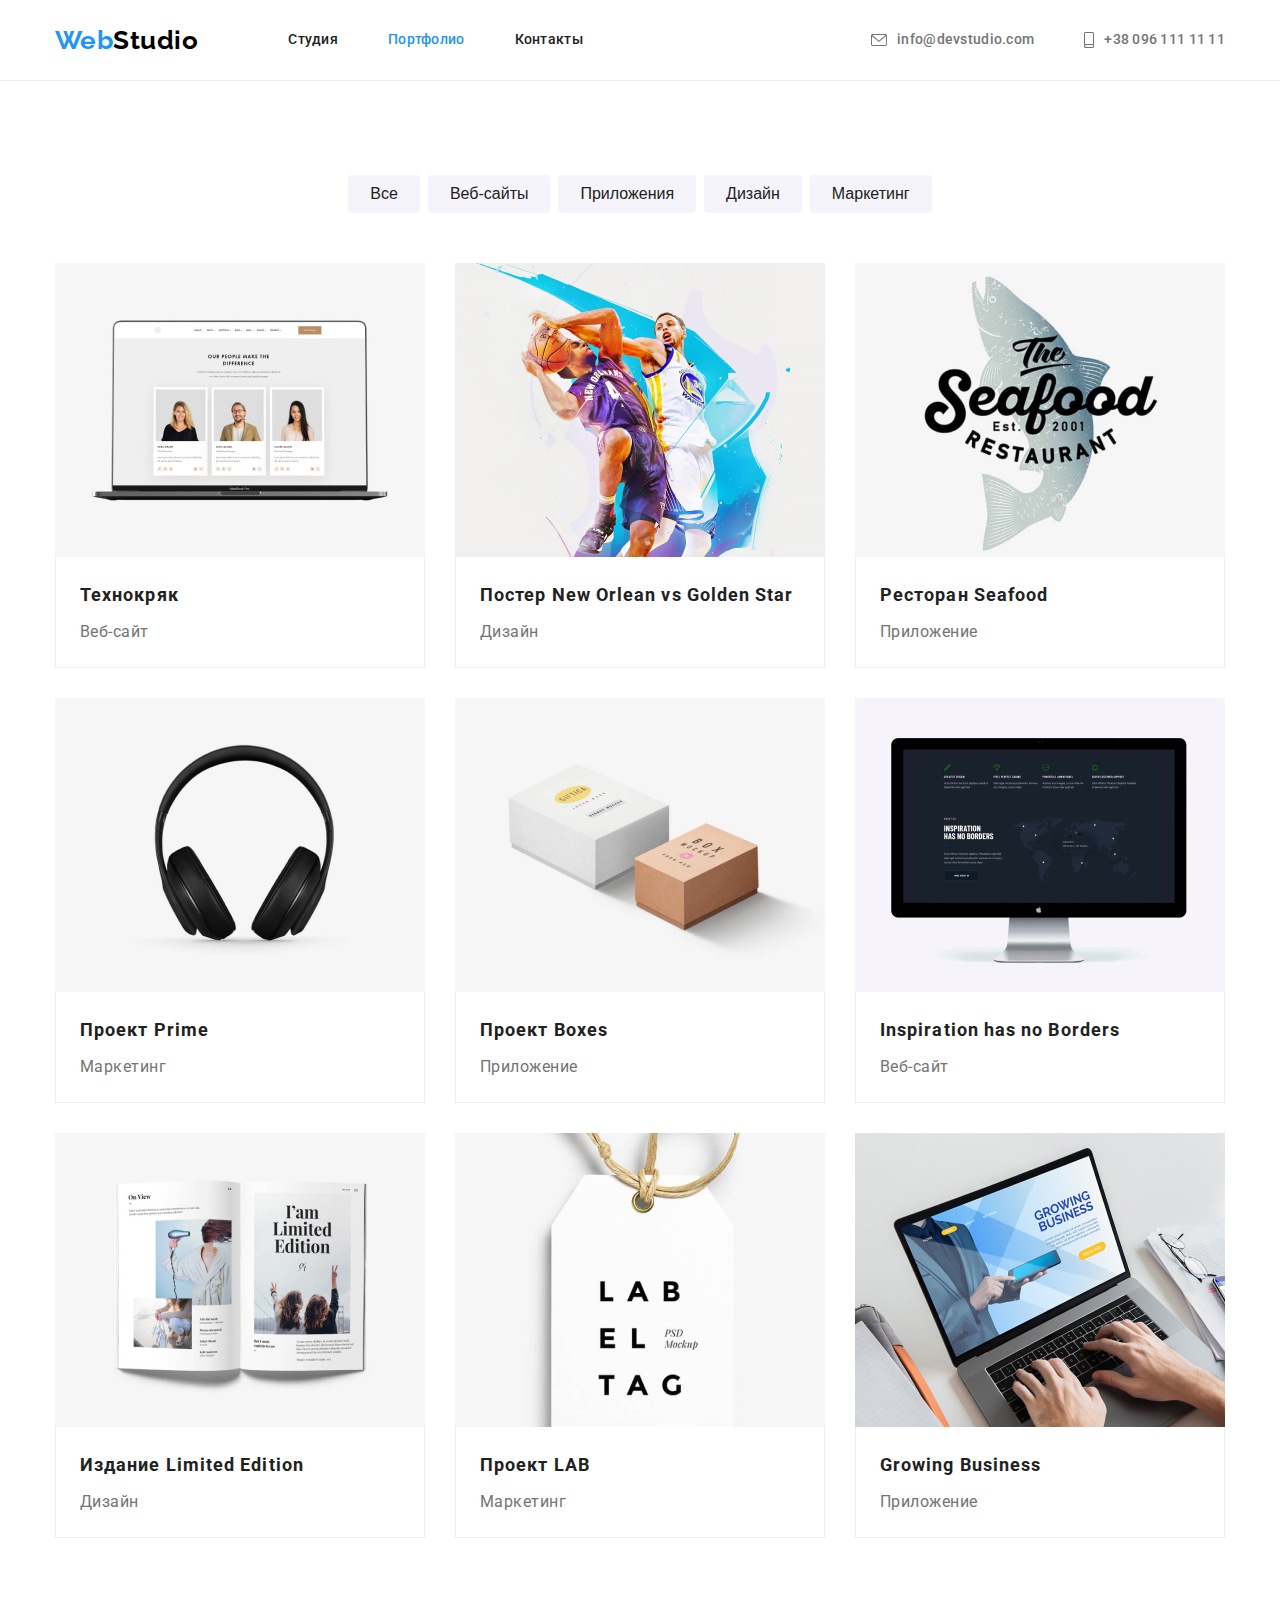
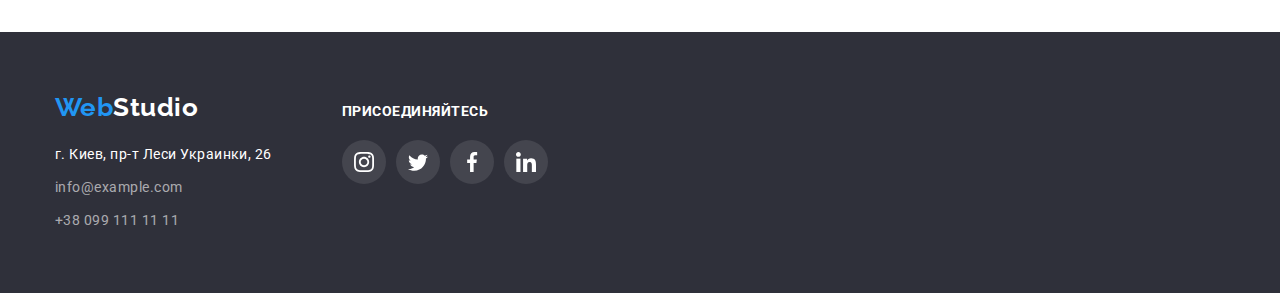
==== portfolio.html @ 12205f4e "Adding initial files" ====
<!DOCTYPE html>
<html lang="en">
  <head>
    <meta charset="UTF-8" />
    <meta http-equiv="X-UA-Compatible" content="IE=edge" />
    <meta name="viewport" content="width=device-width, initial-scale=1.0" />
    <title>Portfolio</title>

    <link
      rel="stylesheet"
      href="https://cdnjs.cloudflare.com/ajax/libs/modern-normalize/1.1.0/modern-normalize.min.css"
      integrity="sha512-wpPYUAdjBVSE4KJnH1VR1HeZfpl1ub8YT/NKx4PuQ5NmX2tKuGu6U/JRp5y+Y8XG2tV+wKQpNHVUX03MfMFn9Q=="
      crossorigin="anonymous"
      referrerpolicy="no-referrer"
    />

    <link rel="preconnect" href="https://fonts.googleapis.com" />
    <link rel="preconnect" href="https://fonts.gstatic.com" crossorigin />
    <link
      href="https://fonts.googleapis.com/css2?family=Raleway:wght@700&family=Roboto:wght@400;500;700;900&display=swap"
      rel="stylesheet"
    />

    <link rel="stylesheet" href="./css/styles.css" />
  </head>
  <body>
    <header class="header">
      <div class="container">
        <nav class="navigation">
          <a href="./index.html" class="logo"
            ><span class="web">Web</span><span class="studio">Studio</span>
          </a>

          <ul class="site-nav list">
            <li class="nav-item"><a href="./index.html" class="link">Студия</a></li>
            <li class="nav-item"><a href="./portfolio.html" class="link current">Портфолио</a></li>
            <li class="nav-item"><a href="" class="link">Контакты</a></li>
          </ul>
        </nav>

        <ul class="contacts-list list">
          <li class="contact-item">
            <a href="mailto:info@devstudio.com" class="contact-link link">
              <svg class="contact-icon" width="16" height="12">
                <use href="./images/icon/symbol-defs.svg#icon-envelope"></use></svg
              >info@devstudio.com</a
            >
          </li>
          <li class="contact-item">
            <a href="tel:+380961111111" class="contact-link link"
              ><svg class="contact-icon" width="10" height="16">
                <use href="./images/icon/symbol-defs.svg#icon-smartphone"></use></svg
              >+38 096 111 11 11</a
            >
          </li>
        </ul>
      </div>
    </header>

    <main>
      <section class="section">
        <div class="container">
          <h1 class="visually-hidden">Примеры работ</h1>
          <ul class="filter-buttons">
            <li class="filter-item list"><button class="filter">Все</button></li>
            <li class="filter-item list"><button class="filter">Веб-сайты</button></li>
            <li class="filter-item list"><button class="filter">Приложения</button></li>
            <li class="filter-item list"><button class="filter">Дизайн</button></li>
            <li class="filter-item list"><button class="filter">Маркетинг</button></li>
          </ul>

          <ul class="portfolio-list">
            <li class="porfolio-item list">
              <a href="" class="portfolio-card link">
                <img src="./images/technokryak.jpg" alt="Веб-сайт" width="370" />
                <div class="card-info">
                  <h2 class="portfolio-list-title">Технокряк</h2>
                  <p class="portfolio-description">Веб-сайт</p>
                </div>
              </a>
            </li>

            <li class="porfolio-item list">
              <a href="" class="portfolio-card link">
                <img
                  class="portfolio-img"
                  src="./images/poster.jpg"
                  alt="Постер New Orlean vs Golden Star"
                  width="370"
                />
                <div class="card-info">
                  <h2 class="portfolio-list-title">Постер New Orlean vs Golden Star</h2>
                  <p class="portfolio-description">Дизайн</p>
                </div>
              </a>
            </li>
            <li class="porfolio-item list">
              <a href="" class="portfolio-card link">
                <img src="./images/seafood.jpg" alt="Логотип ресторана" width="370" />
                <div class="card-info">
                  <h2 class="portfolio-list-title">Ресторан Seafood</h2>
                  <p class="portfolio-description">Приложение</p>
                </div>
              </a>
            </li>
            <li class="porfolio-item list">
              <a href="" class="portfolio-card link">
                <img src="./images/prime.jpg" alt="Наушники" width="370" />
                <div class="card-info">
                  <h2 class="portfolio-list-title">Проект Prime</h2>
                  <p class="portfolio-description">Маркетинг</p>
                </div>
              </a>
            </li>
            <li class="porfolio-item list">
              <a href="" class="portfolio-card link">
                <img src="./images/boxes.jpg" alt="Коробки" width="370" />
                <div class="card-info">
                  <h2 class="portfolio-list-title">Проект Boxes</h2>
                  <p class="portfolio-description">Приложение</p>
                </div>
              </a>
            </li>
            <li class="porfolio-item list">
              <a href="" class="portfolio-card link">
                <img src="./images/inspiration.jpg" alt="Монитор с веб-сайтом" width="370" />
                <div class="card-info">
                  <h2 class="portfolio-list-title">Inspiration has no Borders</h2>
                  <p class="portfolio-description">Веб-сайт</p>
                </div>
              </a>
            </li>
            <li class="porfolio-item list">
              <a href="" class="portfolio-card link">
                <img src="./images/journal.jpg" alt="Журнал" width="370" />
                <div class="card-info">
                  <h2 class="portfolio-list-title">Издание Limited Edition</h2>
                  <p class="portfolio-description">Дизайн</p>
                </div>
              </a>
            </li>
            <li class="porfolio-item list">
              <a href="" class="portfolio-card link">
                <img src="./images/lab.jpg" alt="Бирка" width="370" />
                <div class="card-info">
                  <h2 class="portfolio-list-title">Проект LAB</h2>
                  <p class="portfolio-description">Маркетинг</p>
                </div>
              </a>
            </li>
            <li class="porfolio-item list">
              <a href="" class="portfolio-card link">
                <img src="./images/business.jpg" alt="Ноутбук с приложением" width="370" />
                <div class="card-info">
                  <h2 class="portfolio-list-title">Growing Business</h2>
                  <p class="portfolio-description">Приложение</p>
                </div>
              </a>
            </li>
          </ul>
        </div>
      </section>
    </main>

    <footer class="footer">
      <div class="contact-wrap container">
        <div class="contacts-bottom">
          <h2 class="visually-hidden">адрес</h2>
          <a href="./index.html" class="logo"
            ><span class="web">Web</span><span class="studio">Studio</span></a
          >
          <address class="adress">
            <ul class="adress-list list">
              <li class="adress-item">
                <a href="https://goo.gl/maps/33gtuHecfimrdce18" target="blank" class="location"
                  >г. Киев, пр-т Леси Украинки, 26</a
                >
              </li>
              <li class="adress-item">
                <a href="mailto:info@example.com" class="link">info@example.com</a>
              </li>
              <li class="adress-item">
                <a href="tel:+380991111111+" class="link">+38 099 111 11 11</a>
              </li>
            </ul>
          </address>
        </div>
        <div class="social-media">
          <h2 class="visually-hidden">социальные сети</h2>
          <p class="join-social">присоединяйтесь</p>
          <ul class="join-social-list list">
            <li class="social-icon">
              <a href="" class="social-link link">
                <svg class="social-icon" width="20" height="20">
                  <use href="./images/icon/symbol-defs.svg#icon-instagram-2"></use></svg
              ></a>
            </li>
            <li class="social-icon">
              <a href="" class="social-link link">
                <svg class="social-icon" width="20" height="20">
                  <use href="./images/icon/symbol-defs.svg#icon-twitter"></use>
                </svg>
              </a>
            </li>
            <li class="social-icon">
              <a href="" class="social-link link">
                <svg class="social-icon" width="20" height="20">
                  <use href="./images/icon/symbol-defs.svg#icon-facebook-1"></use>
                </svg>
              </a>
            </li>
            <li class="social-icon">
              <a href="" class="social-link link">
                <svg class="social-icon" width="20" height="20">
                  <use href="./images/icon/symbol-defs.svg#icon-linkedin-1"></use>
                </svg>
              </a>
            </li>
          </ul>
        </div>
      </div>
    </footer>
  </body>
</html>
---- css/styles.css ----
*,
*::before,
*::after {
  box-sizing: border-box;
}

:root {
  --main-text-color: #212121;
  --secondary-text-color: #757575;
  --footer-text-color: rgba(255, 255, 255, 0.6);
  --accent-color: #2196f3;
  --accent-bg-color: #2f303a;
  --main-bg-color: #ffffff;
  --secondary-bg-color: #f5f4fa;
}
p,
h1,
h2,
h3,
h4,
h5,
h6 {
  margin: 0;
}

ul,
ol {
  margin: 0;
  padding-left: 0;
  padding-bottom: 0;
}
body {
  margin: 0;
  font-family: 'Roboto', sans-serif;
  color: var(--main-text-color);
  letter-spacing: 0.03em;
}

img {
  display: block;
  max-width: 100%;
  height: auto;
}

.container {
  width: 1200px;
  padding: 0px 15px;
  margin: 0 auto;
}

.section {
  padding: 94px 0;
}

.link {
  cursor: pointer;
  text-decoration: none;
}

.list {
  list-style: none;
}

.header .container {
  display: flex;
  align-items: center;
  justify-content: space-between;
}
.header {
  background-color: var(--main-bg-color);
  border-bottom: 1px solid #ececec;
}

.navigation {
  display: flex;
  align-items: center;
}
.site-nav {
  margin-left: 90px;
  display: flex;
}

.site-nav .link {
  padding: 32px 0;
  display: block;
  font-weight: 500;
  font-size: 14px;
  line-height: 1.14;
  letter-spacing: 0.02em;
  color: var(--main-text-color);
  text-decoration: none;
}
.site-nav .link.current {
  color: var(--accent-color);
}
.site-nav .link:hover,
.site-nav .link:focus {
  color: var(--accent-color);
}

.nav-item {
  margin-right: 50px;
}

.nav-item:last-child {
  margin-right: 0;
}
.logo {
  font-family: 'Raleway', sans-serif;
  font-weight: 700;
  font-size: 26px;
  line-height: 1.19;
  text-decoration: none;
}
.web {
  color: var(--accent-color);
}
.studio {
  color: #000000;
}

.visually-hidden {
  position: absolute;
  white-space: nowrap;
  width: 1px;
  height: 1px;
  overflow: hidden;
  border: 0;
  padding: 0;
  clip: rect(0 0 0 0);
  clip-path: inset(50%);
  margin: -1px;
}
.contacts-list {
  display: flex;
}

.contact-item {
  margin-right: 50px;
  display: flex;
  color: var(--secondary-text-color);
}

.contact-item:last-child {
  margin-right: 0;
}

.contact-item:hover,
.contact-item:focus {
  color: var(--accent-color);
}

.contact-icon {
  margin-right: 10px;
  fill: currentColor;
}

.contact-link {
  padding: 32px 0;
  font-weight: 500;
  font-size: 14px;
  line-height: 1.14;
  letter-spacing: 0.02em;
  color: currentColor;
  text-decoration: none;
  display: flex;
  align-items: center;
}
.contact-link:hover,
.contact-link:focus {
  color: var(--accent-color);
}

.hero {
  padding: 200px 0;
  background-color: var(--accent-bg-color);
  background-image: linear-gradient(rgba(47, 48, 58, 0.4), rgba(47, 48, 58, 0.4)),
    url(../images/bg-img.jpg);
  background-repeat: no-repeat;
  background-position: center;
  background-size: cover;
  max-width: 1600px;
  margin: 0 auto;
}

.hero-title {
  font-weight: 900;
  font-size: 44px;
  line-height: 1.36;
  text-align: center;
  letter-spacing: 0.06em;
  color: var(--main-bg-color);
  margin-bottom: 30px;
}
.button {
  font-family: inherit;
  font-weight: 700;
  font-size: 16px;
  line-height: 1.88;
  letter-spacing: 0.06em;
  background-color: var(--accent-color);
  color: var(--main-bg-color);
  cursor: pointer;
  border-radius: 4px;
  min-width: 200px;
  padding-top: 10px;
  padding-bottom: 10px;
}
.center-button {
  display: flex;
  justify-content: center;
  align-items: center;
  height: 50px;
}
.button:focus {
  color: var(--main-text-color);
}
.advantage {
  background-color: var(--main-bg-color);
}

.advantage-item {
  font-weight: 700;
  font-size: 14px;
  line-height: 1.14;
  text-transform: uppercase;
  color: var(--main-text-color);
  margin-bottom: 10px;
  margin-top: 30px;
}
.advantage-list {
  display: flex;
  justify-content: space-between;
}

.advantage-card {
  width: 270px;
  height: 120px;
  border-radius: 4px;
  background-color: var(--secondary-bg-color);
  display: flex;
  align-items: center;
  justify-content: center;
  fill: black;
}

.advantage-card:hover {
  border: 1px solid #000000;
  box-shadow: 0px 4px 4px rgba(0, 0, 0, 0.25);
}

.advantage-info:not(:last-child) {
  margin-right: 30px;
}
.advantage-description {
  font-size: 14px;
  line-height: 1.71;
  color: var(--secondary-text-color);
}
.examples {
  padding-top: 0;
}
.examples-title,
.team-title {
  font-weight: 700;
  font-size: 36px;
  line-height: 1.17;
  text-align: center;
  color: var(--main-text-color);
  margin-bottom: 50px;
}
.examples-list {
  display: flex;
  justify-content: space-between;
}
.example-img:not(:last-child) {
  margin-right: 30px;
}
.team-members {
  display: flex;
  justify-content: space-between;
}
.team {
  background-color: var(--secondary-bg-color);
}
.member-info {
  background-color: var(--main-bg-color);
  box-shadow: 0px 1px 3px rgba(0, 0, 0, 0.12), 0px 1px 1px rgba(0, 0, 0, 0.14),
    0px 2px 1px rgba(0, 0, 0, 0.2);
  border-radius: 0px 0px 4px 4px;
}
.member-info:not(:last-child) {
  margin-right: 30px;
}

.member-box {
  padding: 30px 0;
}

.team-member-name {
  font-weight: 500;
  font-size: 16px;
  text-align: center;
}
.team-member-description {
  font-size: 16px;
  line-height: 1.19;
  color: var(--secondary-text-color);
  margin-top: 10px;
  text-align: center;
  margin-bottom: 16px;
}

.team-member-social {
  display: flex;
  justify-content: center;
}

.team-member-item + .team-member-item {
  margin-left: 10px;
}

.team-member-link {
  width: 44px;
  height: 44px;
  border-radius: 50%;
  background-color: var(--main-bg-color);
  display: flex;
  align-items: center;
  justify-content: center;
  fill: #afb1b8;
}

.team-member-link:hover,
.team-member-link:focus {
  background-color: var(--accent-color);
  fill: var(--main-bg-color);
}

.clients {
  background-color: var(--main-bg-color);
}

.clients-header {
  font-weight: 700;
  font-size: 36px;
  line-height: 1.17;
  text-align: center;
  color: var(--main-text-color);
  margin-bottom: 50px;
}

.clients-list {
  display: flex;
}

.clients-item + .clients-item {
  margin-left: 30px;
}

.clients-link {
  width: 170px;
  height: 92px;
  border-radius: 4px;
  border: 1px solid #afb1b8;
  background-color: var(--main-bg-color);
  display: flex;
  align-items: center;
  justify-content: center;
  fill: #afb1b8;
}

.clients-link:hover,
.clients-link:focus {
  fill: var(--accent-color);
  border: 1px solid var(--accent-color);
}
.footer {
  background-color: var(--accent-bg-color);
  padding: 60px 0;
}
.footer .studio {
  color: var(--main-bg-color);
}

.contact-wrap {
  display: flex;
  align-items: baseline;
}

.contacts-bottom {
  width: calc(25%-15px);
  margin-right: 70px;
}

.location {
  font-size: 14px;
  line-height: 1.71;
  color: var(--main-bg-color);
  text-decoration: none;
}
.location:focus,
.location:hover {
  color: var(--accent-color);
}

.adress {
  margin-top: 20px;
}
.adress-list {
  font-style: normal;
  margin-top: 20px;
}

.adress-item {
  margin-bottom: 9px;
}

.adress-item:last-child {
  margin-bottom: 0;
}
.adress .link {
  font-size: 14px;
  line-height: 1.71;
  font-style: normal;
  color: var(--footer-text-color);
  text-decoration: none;
}
.adress .link:focus,
.adress .link:hover {
  color: var(--accent-color);
}

.join-social {
  font-weight: 700;
  font-size: 14px;
  line-height: 1.14;
  text-transform: uppercase;
  color: var(--main-bg-color);
}
.join-social-list {
  display: flex;
  margin-top: 20px;
}

.social-icon + .social-icon {
  margin-left: 10px;
}
.social-link {
  width: 44px;
  height: 44px;
  border-radius: 50%;
  background-color: rgba(255, 255, 255, 0.1);
  display: flex;
  align-items: center;
  justify-content: center;
  fill: var(--main-bg-color);
}
.social-link:hover,
.social-link:focus {
  background-color: var(--accent-color);
}

.portfolio-list-title {
  font-weight: 700;
  font-size: 18px;
  line-height: 2;
  letter-spacing: 0.06em;
  color: var(--main-text-color);
}

.portfolio-description {
  font-size: 16px;
  line-height: 1.89;
  color: var(--secondary-text-color);
  margin-top: 4px;
}
.filter-buttons {
  justify-content: center;
  display: flex;
}
.filter {
  font-weight: 500;
  font-size: 16px;
  line-height: 1.6;
  text-align: center;
  background-color: var(--secondary-bg-color);
  color: var(--main-text-color);
  cursor: pointer;
  border-radius: 4px;
  padding: 6px 22px;
  border: none;
}
.filter:hover,
.filter:focus {
  color: var(--main-bg-color);
  background-color: var(--accent-color);
  box-shadow: 0px 3px 1px rgba(0, 0, 0, 0.1), 0px 1px 2px rgba(0, 0, 0, 0.08),
    0px 2px 2px rgba(0, 0, 0, 0.12);
}

.filter-item {
  margin-right: 8px;
}

.filter-item:last-child {
  margin-right: 0;
}

.portfolio-list {
  display: flex;
  flex-wrap: wrap;
  margin-left: -30px;
  margin-top: 50px;
  margin-bottom: -30px;
}
.porfolio-item {
  flex-basis: calc(100% / 3 - 30px);
  margin-left: 30px;
  margin-bottom: 30px;
  cursor: pointer;
}
.portfolio-card {
  display: block;
}

.portfolio-card:hover,
.portfolio-card:focus {
  box-shadow: 0px 1px 1px rgba(0, 0, 0, 0.12), 0px 4px 4px rgba(0, 0, 0, 0.06),
    1px 4px 6px rgba(0, 0, 0, 0.16);
  border: 1px solid #eeeeee;
}
.card-info {
  padding-top: 20px;
  padding-left: 24px;
  padding-bottom: 20px;
  border-bottom: 1px solid #eeeeee;
  border-right: 1px solid #eeeeee;
  border-left: 1px solid #eeeeee;
}
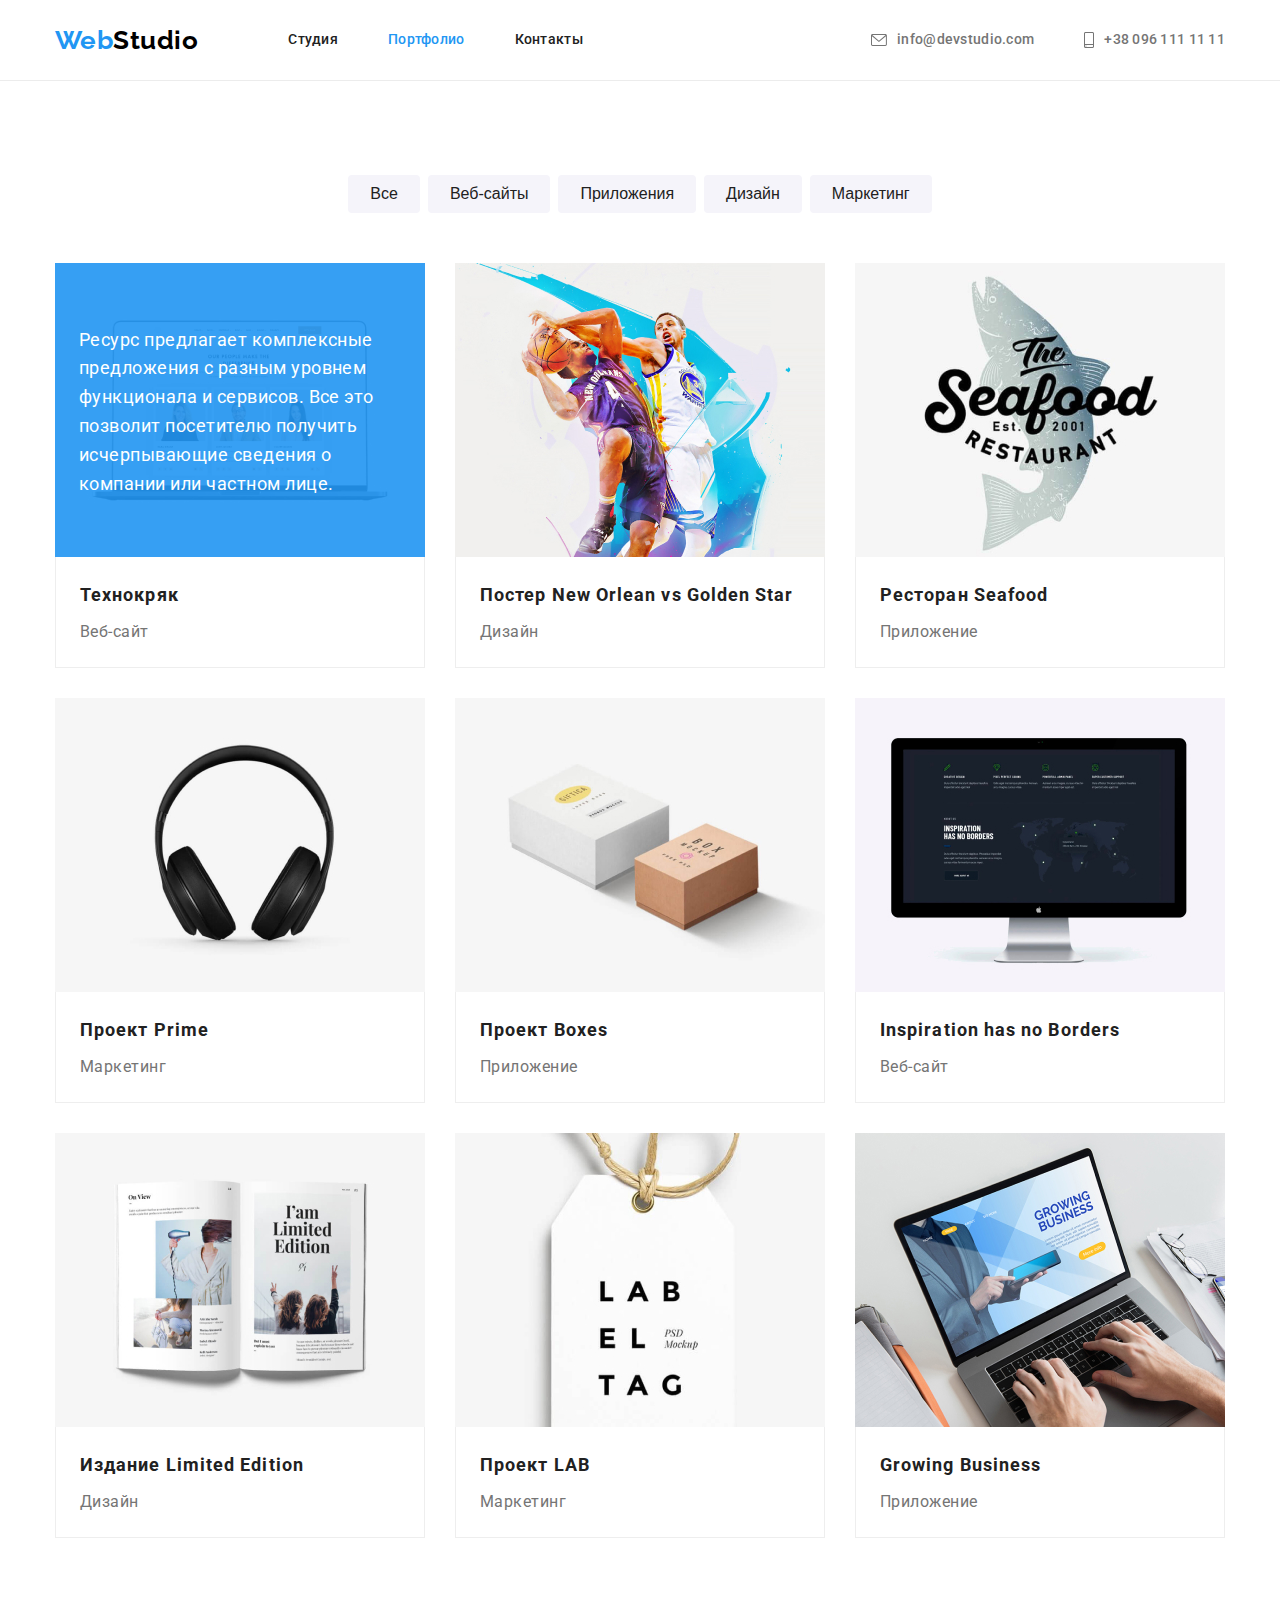
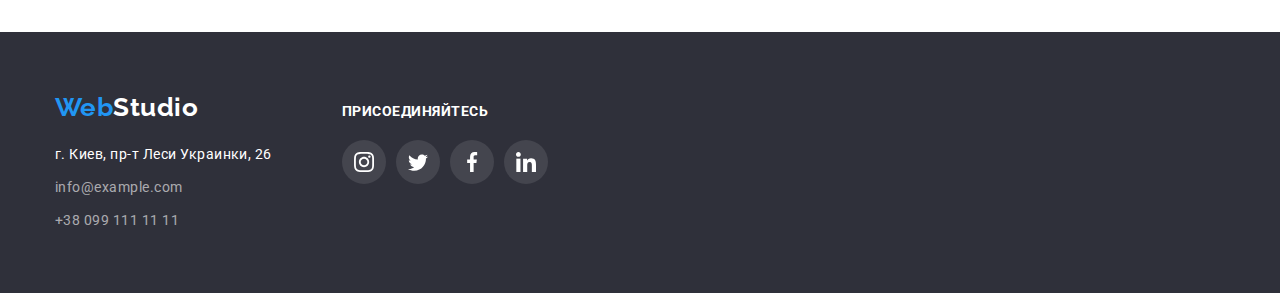
==== commit 1c48b074: "adding transition" ====
--- a/portfolio.html
+++ b/portfolio.html
@@ -72,7 +72,14 @@
           <ul class="portfolio-list">
             <li class="porfolio-item list">
               <a href="" class="portfolio-card link">
-                <img src="./images/technokryak.jpg" alt="Веб-сайт" width="370" />
+                <div class="portfolio-hover-wrap">
+                  <img src="./images/technokryak.jpg" alt="Веб-сайт" width="370" />
+                  <p class="portfolio-hover-text">
+                    Ресурс предлагает комплексные предложения с разным уровнем функционала и
+                    сервисов. Все это позволит посетителю получить исчерпывающие сведения о компании
+                    или частном лице.
+                  </p>
+                </div>
                 <div class="card-info">
                   <h2 class="portfolio-list-title">Технокряк</h2>
                   <p class="portfolio-description">Веб-сайт</p>
--- a/css/styles.css
+++ b/css/styles.css
@@ -78,6 +78,7 @@
 .site-nav {
   margin-left: 90px;
   display: flex;
+  /* align-items: baseline; */
 }
 
 .site-nav .link {
@@ -89,6 +90,7 @@
   letter-spacing: 0.02em;
   color: var(--main-text-color);
   text-decoration: none;
+  transition: color 250ms cubic-bezier(0.4, 0, 0.2, 1);
 }
 .site-nav .link.current {
   color: var(--accent-color);
@@ -101,6 +103,13 @@
 .nav-item {
   margin-right: 50px;
 }
+
+/* .site-nav::after {
+  content: '';
+  height: 1px;
+  width: 60px;
+  background-color: var(--accent-color);
+} */
 
 .nav-item:last-child {
   margin-right: 0;
@@ -143,6 +152,7 @@
 
 .contact-item:last-child {
   margin-right: 0;
+  transition: color 250ms cubic-bezier(0.4, 0, 0.2, 1);
 }
 
 .contact-item:hover,
@@ -165,6 +175,7 @@
   text-decoration: none;
   display: flex;
   align-items: center;
+  transition: color 250ms cubic-bezier(0.4, 0, 0.2, 1);
 }
 .contact-link:hover,
 .contact-link:focus {
@@ -205,16 +216,21 @@
   min-width: 200px;
   padding-top: 10px;
   padding-bottom: 10px;
-}
+  transition: color 250ms cubic-bezier(0.4, 0, 0.2, 1);
+}
+
+.button:focus,
+.button:hover {
+  color: var(--main-text-color);
+}
+
 .center-button {
   display: flex;
   justify-content: center;
   align-items: center;
   height: 50px;
 }
-.button:focus {
-  color: var(--main-text-color);
-}
+
 .advantage {
   background-color: var(--main-bg-color);
 }
@@ -242,6 +258,8 @@
   align-items: center;
   justify-content: center;
   fill: black;
+  transition: border 250ms cubic-bezier(0.4, 0, 0.2, 1),
+    box-shadow 250ms cubic-bezier(0.4, 0, 0.2, 1);
 }
 
 .advantage-card:hover {
@@ -273,8 +291,27 @@
   display: flex;
   justify-content: space-between;
 }
-.example-img:not(:last-child) {
+.example-card:not(:last-child) {
   margin-right: 30px;
+}
+
+.example-cover-text {
+  font-weight: 700;
+  font-size: 14px;
+  line-height: 1.14;
+  text-transform: uppercase;
+  color: var(--main-bg-color);
+  position: absolute;
+  padding-top: 27px;
+  padding-bottom: 27px;
+  background: rgba(47, 48, 58, 0.8);
+  bottom: 0;
+  text-align: center;
+  width: 100%;
+}
+
+.example-card-wrap {
+  position: relative;
 }
 .team-members {
   display: flex;
@@ -329,6 +366,8 @@
   align-items: center;
   justify-content: center;
   fill: #afb1b8;
+  transition: background-color 250ms cubic-bezier(0.4, 0, 0.2, 1),
+    fill 250ms cubic-bezier(0.4, 0, 0.2, 1);
 }
 
 .team-member-link:hover,
@@ -368,6 +407,7 @@
   align-items: center;
   justify-content: center;
   fill: #afb1b8;
+  transition: fill 250ms cubic-bezier(0.4, 0, 0.2, 1), border 250ms cubic-bezier(0.4, 0, 0.2, 1);
 }
 
 .clients-link:hover,
@@ -398,6 +438,7 @@
   line-height: 1.71;
   color: var(--main-bg-color);
   text-decoration: none;
+  transition: color 250ms cubic-bezier(0.4, 0, 0.2, 1);
 }
 .location:focus,
 .location:hover {
@@ -425,6 +466,7 @@
   font-style: normal;
   color: var(--footer-text-color);
   text-decoration: none;
+  transition: color 250ms cubic-bezier(0.4, 0, 0.2, 1);
 }
 .adress .link:focus,
 .adress .link:hover {
@@ -455,6 +497,7 @@
   align-items: center;
   justify-content: center;
   fill: var(--main-bg-color);
+  transition: background-color 250ms cubic-bezier(0.4, 0, 0.2, 1);
 }
 .social-link:hover,
 .social-link:focus {
@@ -490,6 +533,9 @@
   border-radius: 4px;
   padding: 6px 22px;
   border: none;
+  transition: color 250ms cubic-bezier(0.4, 0, 0.2, 1),
+    background-color 250ms cubic-bezier(0.4, 0, 0.2, 1),
+    box-shadow 250ms cubic-bezier(0.4, 0, 0.2, 1);
 }
 .filter:hover,
 .filter:focus {
@@ -522,6 +568,27 @@
 }
 .portfolio-card {
   display: block;
+  transition: box-shadow 250ms cubic-bezier(0.4, 0, 0.2, 1),
+    border 250ms cubic-bezier(0.4, 0, 0.2, 1);
+}
+
+.portfolio-hover-wrap {
+  position: relative;
+}
+.portfolio-hover-text {
+  font-weight: 400;
+  font-size: 18px;
+  line-height: 1.6;
+  color: var(--main-bg-color);
+  background-color: rgba(33, 150, 243, 0.9);
+  position: absolute;
+  height: 100%;
+  top: 0;
+  text-align: left;
+  padding-top: 63px;
+  padding-right: 24px;
+  padding-left: 24px;
+  padding-bottom: 63px;
 }
 
 .portfolio-card:hover,
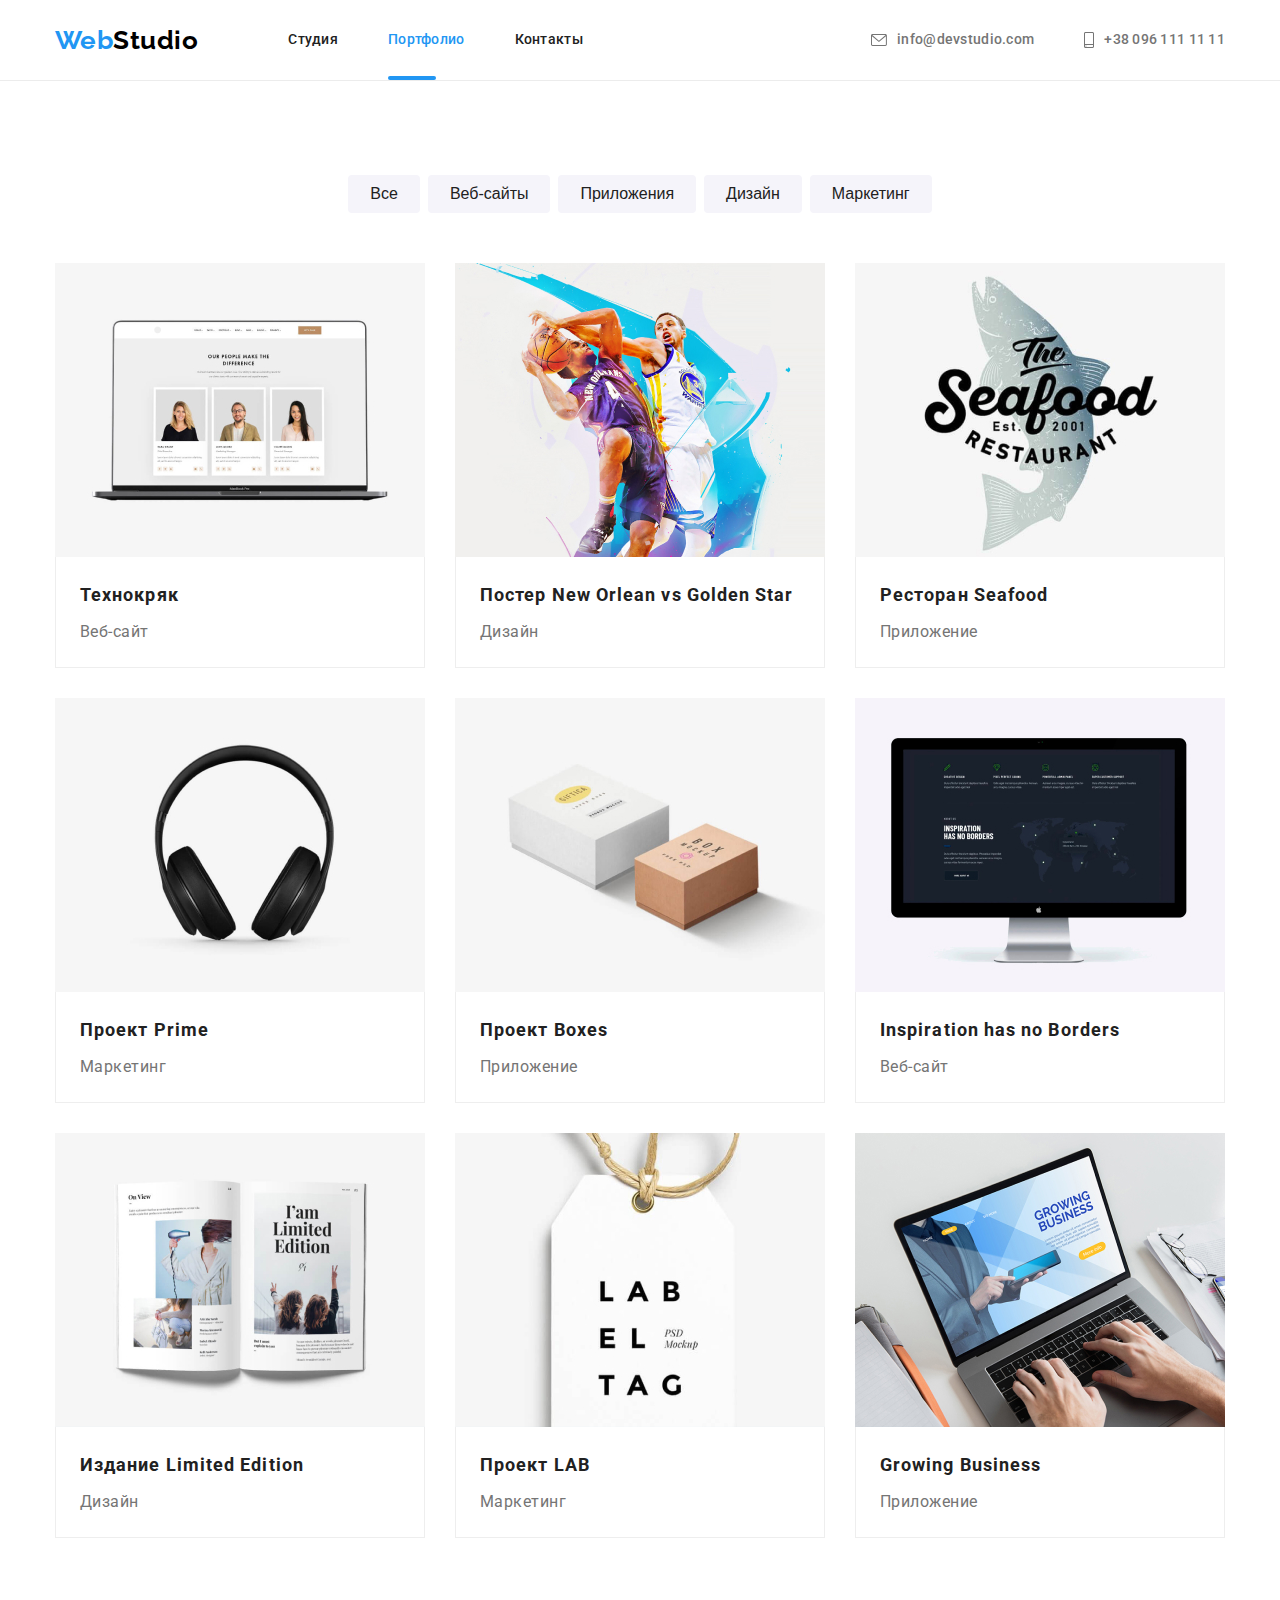
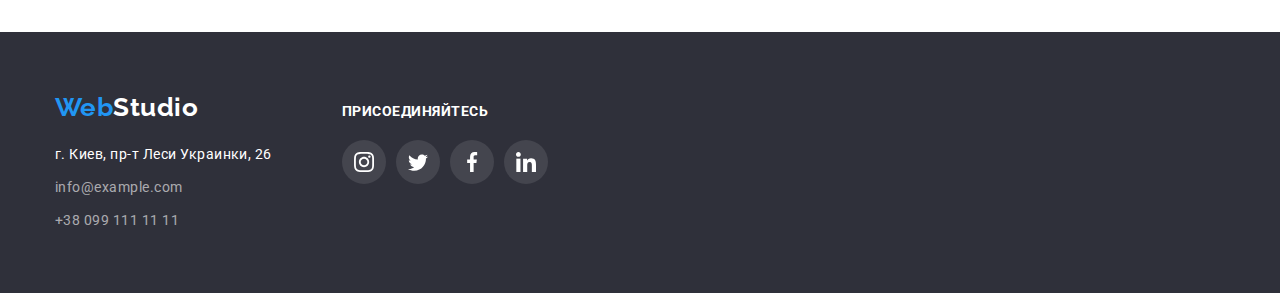
==== commit 027bf0d2: "adding modal window" ====
--- a/portfolio.html
+++ b/portfolio.html
@@ -89,12 +89,19 @@
 
             <li class="porfolio-item list">
               <a href="" class="portfolio-card link">
-                <img
-                  class="portfolio-img"
-                  src="./images/poster.jpg"
-                  alt="Постер New Orlean vs Golden Star"
-                  width="370"
-                />
+                <div class="portfolio-hover-wrap">
+                  <img
+                    class="portfolio-img"
+                    src="./images/poster.jpg"
+                    alt="Постер New Orlean vs Golden Star"
+                    width="370"
+                  />
+                  <p class="portfolio-hover-text">
+                    Ресурс предлагает комплексные предложения с разным уровнем функционала и
+                    сервисов. Все это позволит посетителю получить исчерпывающие сведения о компании
+                    или частном лице.
+                  </p>
+                </div>
                 <div class="card-info">
                   <h2 class="portfolio-list-title">Постер New Orlean vs Golden Star</h2>
                   <p class="portfolio-description">Дизайн</p>
@@ -103,7 +110,14 @@
             </li>
             <li class="porfolio-item list">
               <a href="" class="portfolio-card link">
-                <img src="./images/seafood.jpg" alt="Логотип ресторана" width="370" />
+                <div class="portfolio-hover-wrap">
+                  <img src="./images/seafood.jpg" alt="Логотип ресторана" width="370" />
+                  <p class="portfolio-hover-text">
+                    Ресурс предлагает комплексные предложения с разным уровнем функционала и
+                    сервисов. Все это позволит посетителю получить исчерпывающие сведения о компании
+                    или частном лице.
+                  </p>
+                </div>
                 <div class="card-info">
                   <h2 class="portfolio-list-title">Ресторан Seafood</h2>
                   <p class="portfolio-description">Приложение</p>
@@ -112,7 +126,14 @@
             </li>
             <li class="porfolio-item list">
               <a href="" class="portfolio-card link">
-                <img src="./images/prime.jpg" alt="Наушники" width="370" />
+                <div class="portfolio-hover-wrap">
+                  <img src="./images/prime.jpg" alt="Наушники" width="370" />
+                  <p class="portfolio-hover-text">
+                    Ресурс предлагает комплексные предложения с разным уровнем функционала и
+                    сервисов. Все это позволит посетителю получить исчерпывающие сведения о компании
+                    или частном лице.
+                  </p>
+                </div>
                 <div class="card-info">
                   <h2 class="portfolio-list-title">Проект Prime</h2>
                   <p class="portfolio-description">Маркетинг</p>
@@ -121,7 +142,14 @@
             </li>
             <li class="porfolio-item list">
               <a href="" class="portfolio-card link">
-                <img src="./images/boxes.jpg" alt="Коробки" width="370" />
+                <div class="portfolio-hover-wrap">
+                  <img src="./images/boxes.jpg" alt="Коробки" width="370" />
+                  <p class="portfolio-hover-text">
+                    Ресурс предлагает комплексные предложения с разным уровнем функционала и
+                    сервисов. Все это позволит посетителю получить исчерпывающие сведения о компании
+                    или частном лице.
+                  </p>
+                </div>
                 <div class="card-info">
                   <h2 class="portfolio-list-title">Проект Boxes</h2>
                   <p class="portfolio-description">Приложение</p>
@@ -130,7 +158,14 @@
             </li>
             <li class="porfolio-item list">
               <a href="" class="portfolio-card link">
-                <img src="./images/inspiration.jpg" alt="Монитор с веб-сайтом" width="370" />
+                <div class="portfolio-hover-wrap">
+                  <img src="./images/inspiration.jpg" alt="Монитор с веб-сайтом" width="370" />
+                  <p class="portfolio-hover-text">
+                    Ресурс предлагает комплексные предложения с разным уровнем функционала и
+                    сервисов. Все это позволит посетителю получить исчерпывающие сведения о компании
+                    или частном лице.
+                  </p>
+                </div>
                 <div class="card-info">
                   <h2 class="portfolio-list-title">Inspiration has no Borders</h2>
                   <p class="portfolio-description">Веб-сайт</p>
@@ -139,7 +174,14 @@
             </li>
             <li class="porfolio-item list">
               <a href="" class="portfolio-card link">
-                <img src="./images/journal.jpg" alt="Журнал" width="370" />
+                <div class="portfolio-hover-wrap">
+                  <img src="./images/journal.jpg" alt="Журнал" width="370" />
+                  <p class="portfolio-hover-text">
+                    Ресурс предлагает комплексные предложения с разным уровнем функционала и
+                    сервисов. Все это позволит посетителю получить исчерпывающие сведения о компании
+                    или частном лице.
+                  </p>
+                </div>
                 <div class="card-info">
                   <h2 class="portfolio-list-title">Издание Limited Edition</h2>
                   <p class="portfolio-description">Дизайн</p>
@@ -148,7 +190,14 @@
             </li>
             <li class="porfolio-item list">
               <a href="" class="portfolio-card link">
-                <img src="./images/lab.jpg" alt="Бирка" width="370" />
+                <div class="portfolio-hover-wrap">
+                  <img src="./images/lab.jpg" alt="Бирка" width="370" />
+                  <p class="portfolio-hover-text">
+                    Ресурс предлагает комплексные предложения с разным уровнем функционала и
+                    сервисов. Все это позволит посетителю получить исчерпывающие сведения о компании
+                    или частном лице.
+                  </p>
+                </div>
                 <div class="card-info">
                   <h2 class="portfolio-list-title">Проект LAB</h2>
                   <p class="portfolio-description">Маркетинг</p>
@@ -157,7 +206,14 @@
             </li>
             <li class="porfolio-item list">
               <a href="" class="portfolio-card link">
-                <img src="./images/business.jpg" alt="Ноутбук с приложением" width="370" />
+                <div class="portfolio-hover-wrap">
+                  <img src="./images/business.jpg" alt="Ноутбук с приложением" width="370" />
+                  <p class="portfolio-hover-text">
+                    Ресурс предлагает комплексные предложения с разным уровнем функционала и
+                    сервисов. Все это позволит посетителю получить исчерпывающие сведения о компании
+                    или частном лице.
+                  </p>
+                </div>
                 <div class="card-info">
                   <h2 class="portfolio-list-title">Growing Business</h2>
                   <p class="portfolio-description">Приложение</p>
--- a/css/styles.css
+++ b/css/styles.css
@@ -78,7 +78,7 @@
 .site-nav {
   margin-left: 90px;
   display: flex;
-  /* align-items: baseline; */
+  align-items: baseline;
 }
 
 .site-nav .link {
@@ -102,14 +102,19 @@
 
 .nav-item {
   margin-right: 50px;
-}
-
-/* .site-nav::after {
+  position: relative;
+}
+
+.link.current::after {
   content: '';
-  height: 1px;
-  width: 60px;
+  width: 48px;
+  height: 4px;
   background-color: var(--accent-color);
-} */
+  border-radius: 2px;
+  position: absolute;
+  bottom: 0;
+  left: 0;
+}
 
 .nav-item:last-child {
   margin-right: 0;
@@ -566,6 +571,10 @@
   margin-bottom: 30px;
   cursor: pointer;
 }
+
+.porfolio-item:hover .portfolio-hover-text {
+  transform: translateY(0);
+}
 .portfolio-card {
   display: block;
   transition: box-shadow 250ms cubic-bezier(0.4, 0, 0.2, 1),
@@ -574,6 +583,7 @@
 
 .portfolio-hover-wrap {
   position: relative;
+  overflow: hidden;
 }
 .portfolio-hover-text {
   font-weight: 400;
@@ -589,6 +599,8 @@
   padding-right: 24px;
   padding-left: 24px;
   padding-bottom: 63px;
+  transform: translateY(100%);
+  transition: transform 250ms cubic-bezier(0.4, 0, 0.2, 1);
 }
 
 .portfolio-card:hover,
@@ -605,3 +617,51 @@
   border-right: 1px solid #eeeeee;
   border-left: 1px solid #eeeeee;
 }
+
+.backdrop {
+  position: fixed;
+  top: 0;
+  width: 100%;
+  height: 100%;
+  background: rgba(0, 0, 0, 0.2);
+  transition: opacity 250ms cubic-bezier(0.4, 0, 0.2, 1),
+    visibility 250ms cubic-bezier(0.4, 0, 0.2, 1);
+}
+
+.modal {
+  position: absolute;
+  top: 50%;
+  left: 50%;
+  transform: translate(-50%, -50%);
+  width: 528px;
+  min-height: 581px;
+  background: #ffffff;
+  box-shadow: 0px 1px 3px rgba(0, 0, 0, 0.12), 0px 1px 1px rgba(0, 0, 0, 0.14),
+    0px 2px 1px rgba(0, 0, 0, 0.2);
+  border-radius: 4px;
+}
+
+.modal-close {
+  position: absolute;
+  width: 30px;
+  height: 30px;
+  top: 8px;
+  right: 8px;
+  border-radius: 50%;
+  background-color: transparent;
+  border: 1px solid rgba(0, 0, 0, 0.1);
+  cursor: pointer;
+}
+
+.modal-close-icon {
+  position: absolute;
+  top: 50%;
+  left: 50%;
+  transform: translate(-50%, -50%);
+}
+
+.is-hidden {
+  opacity: 0;
+  pointer-events: none;
+  visibility: hidden;
+}
